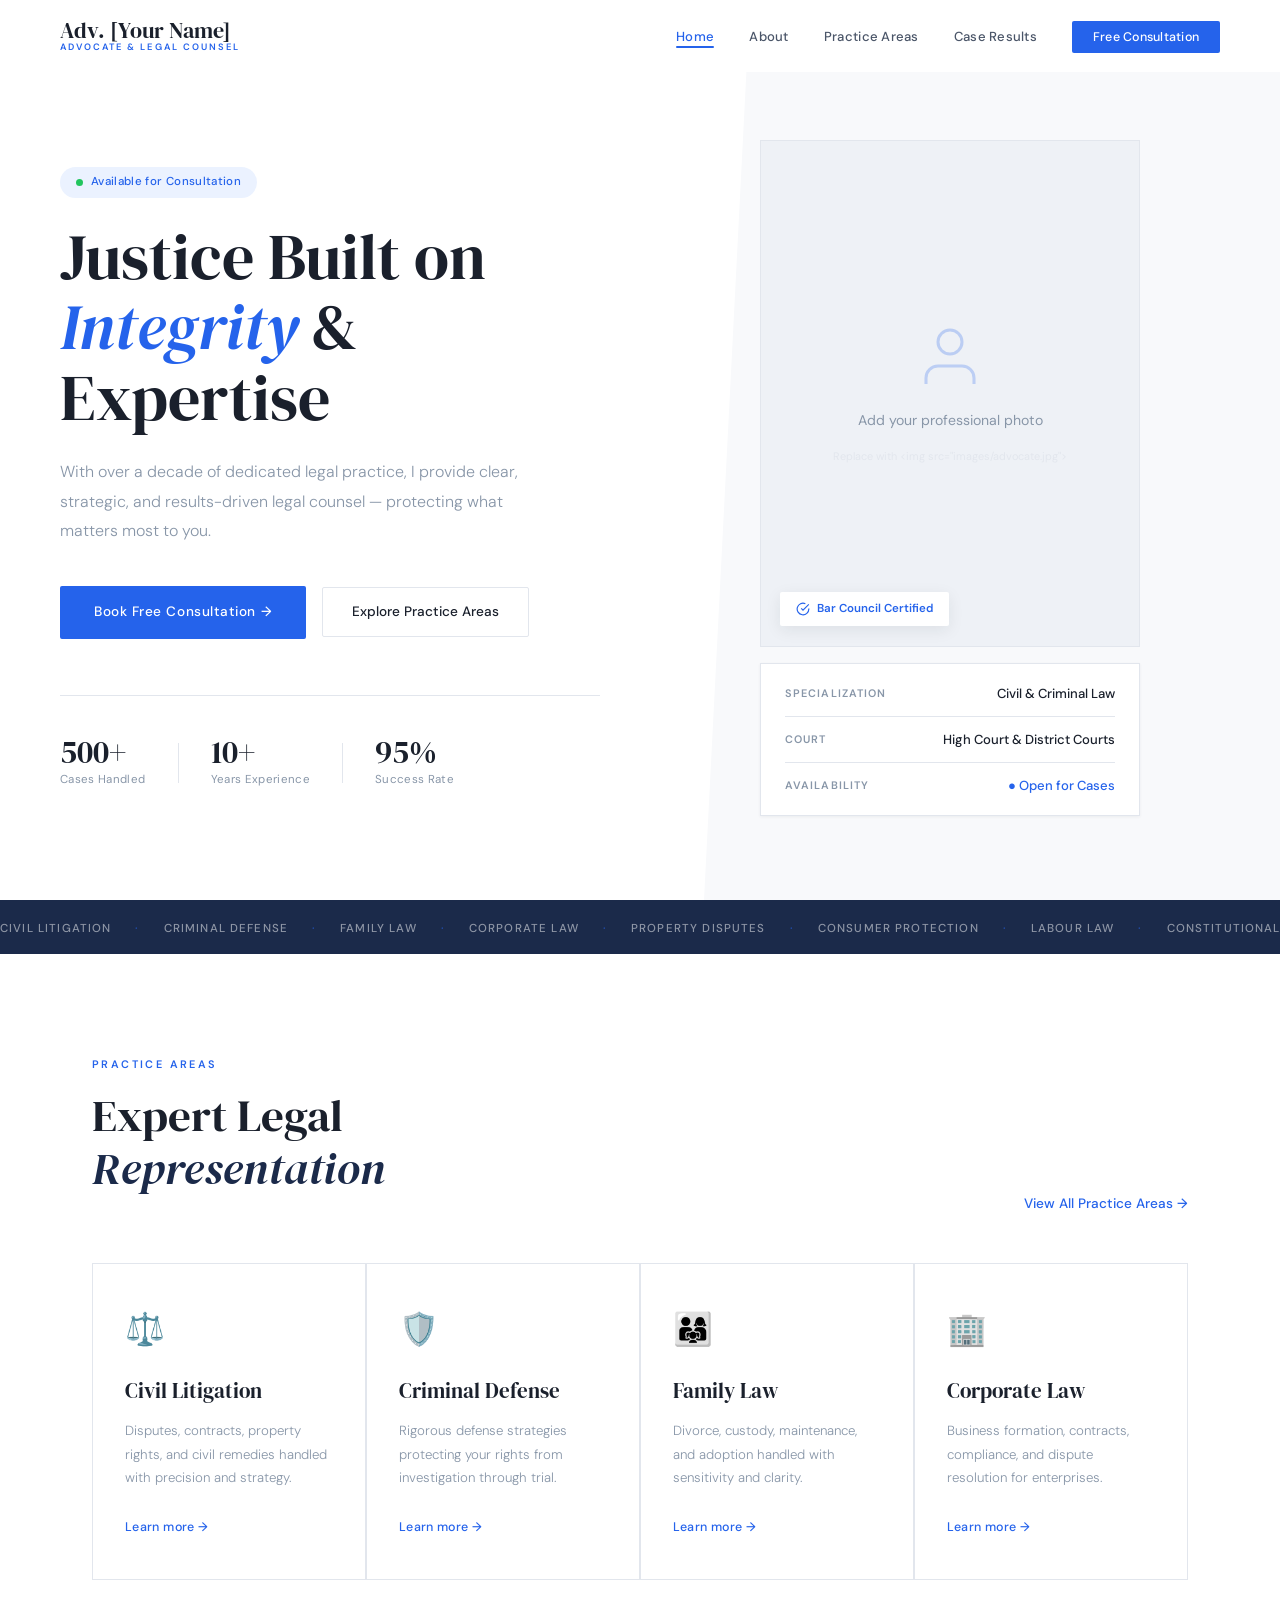
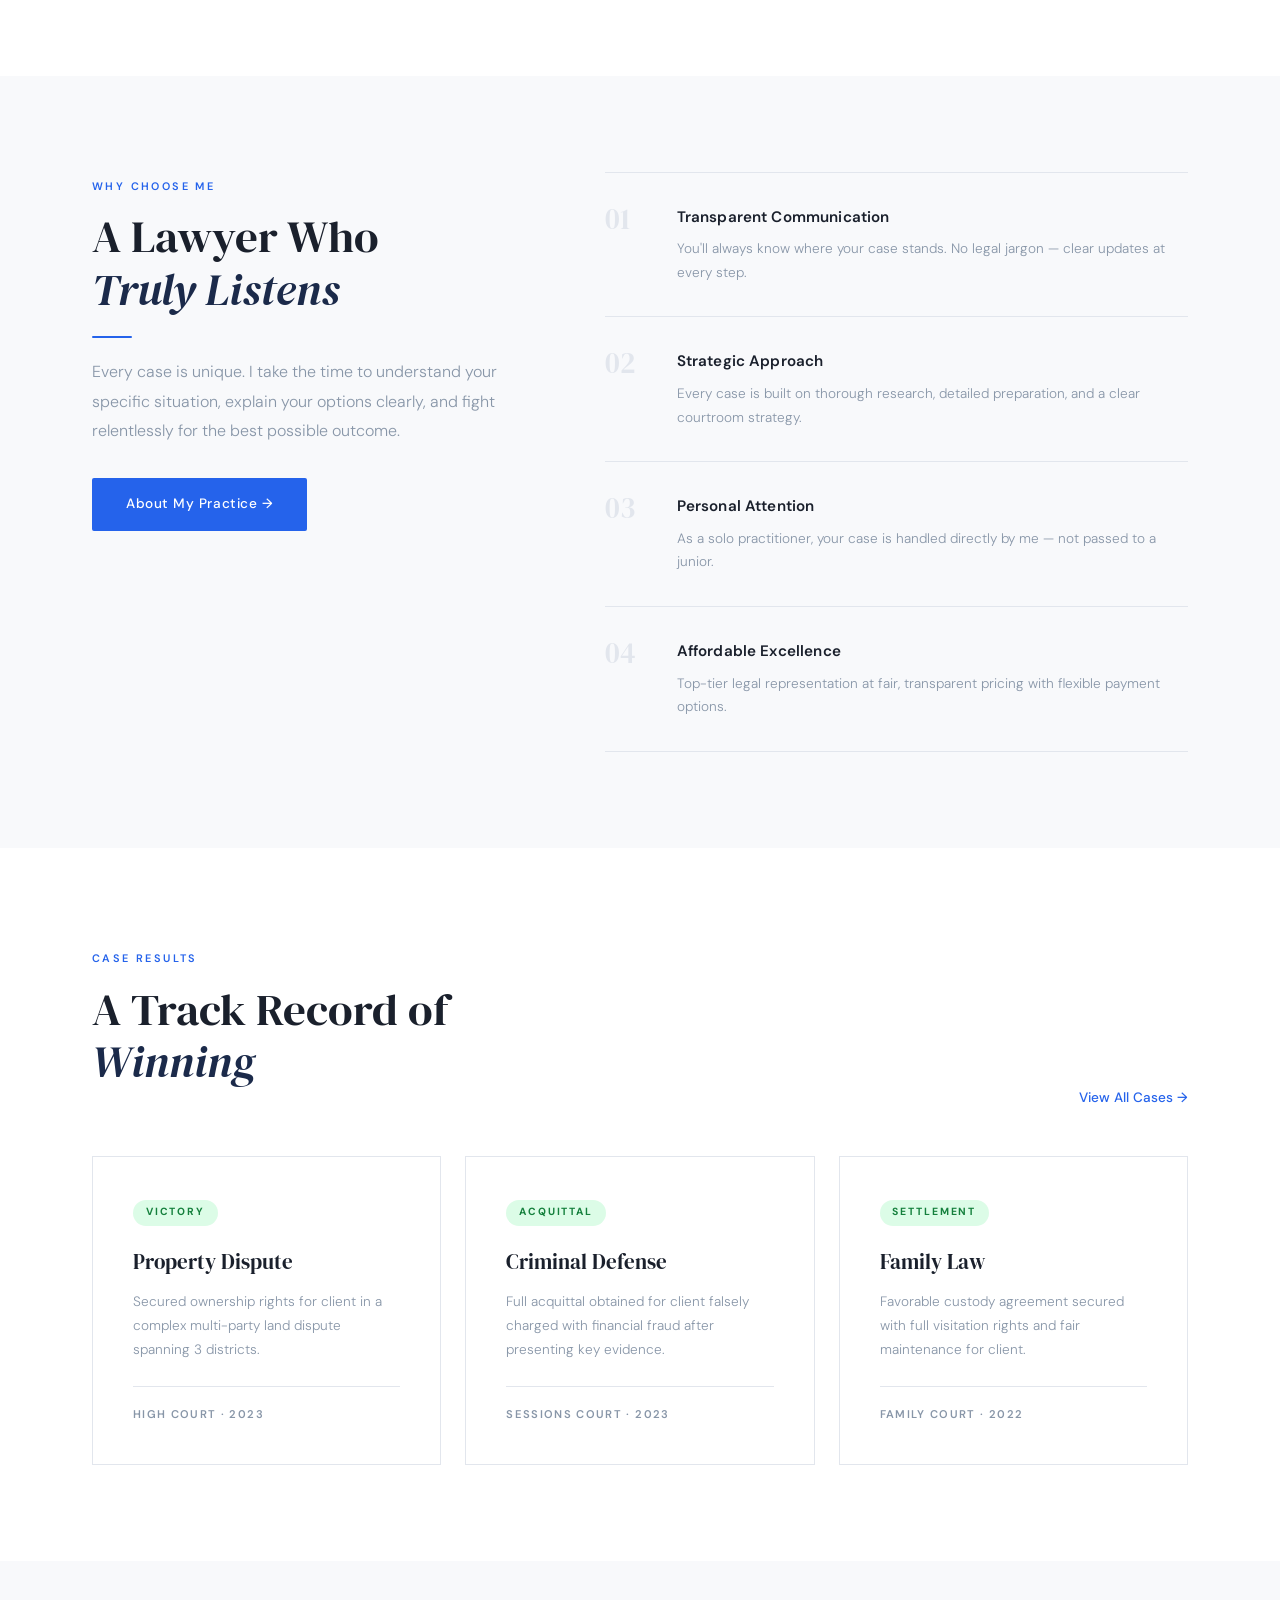
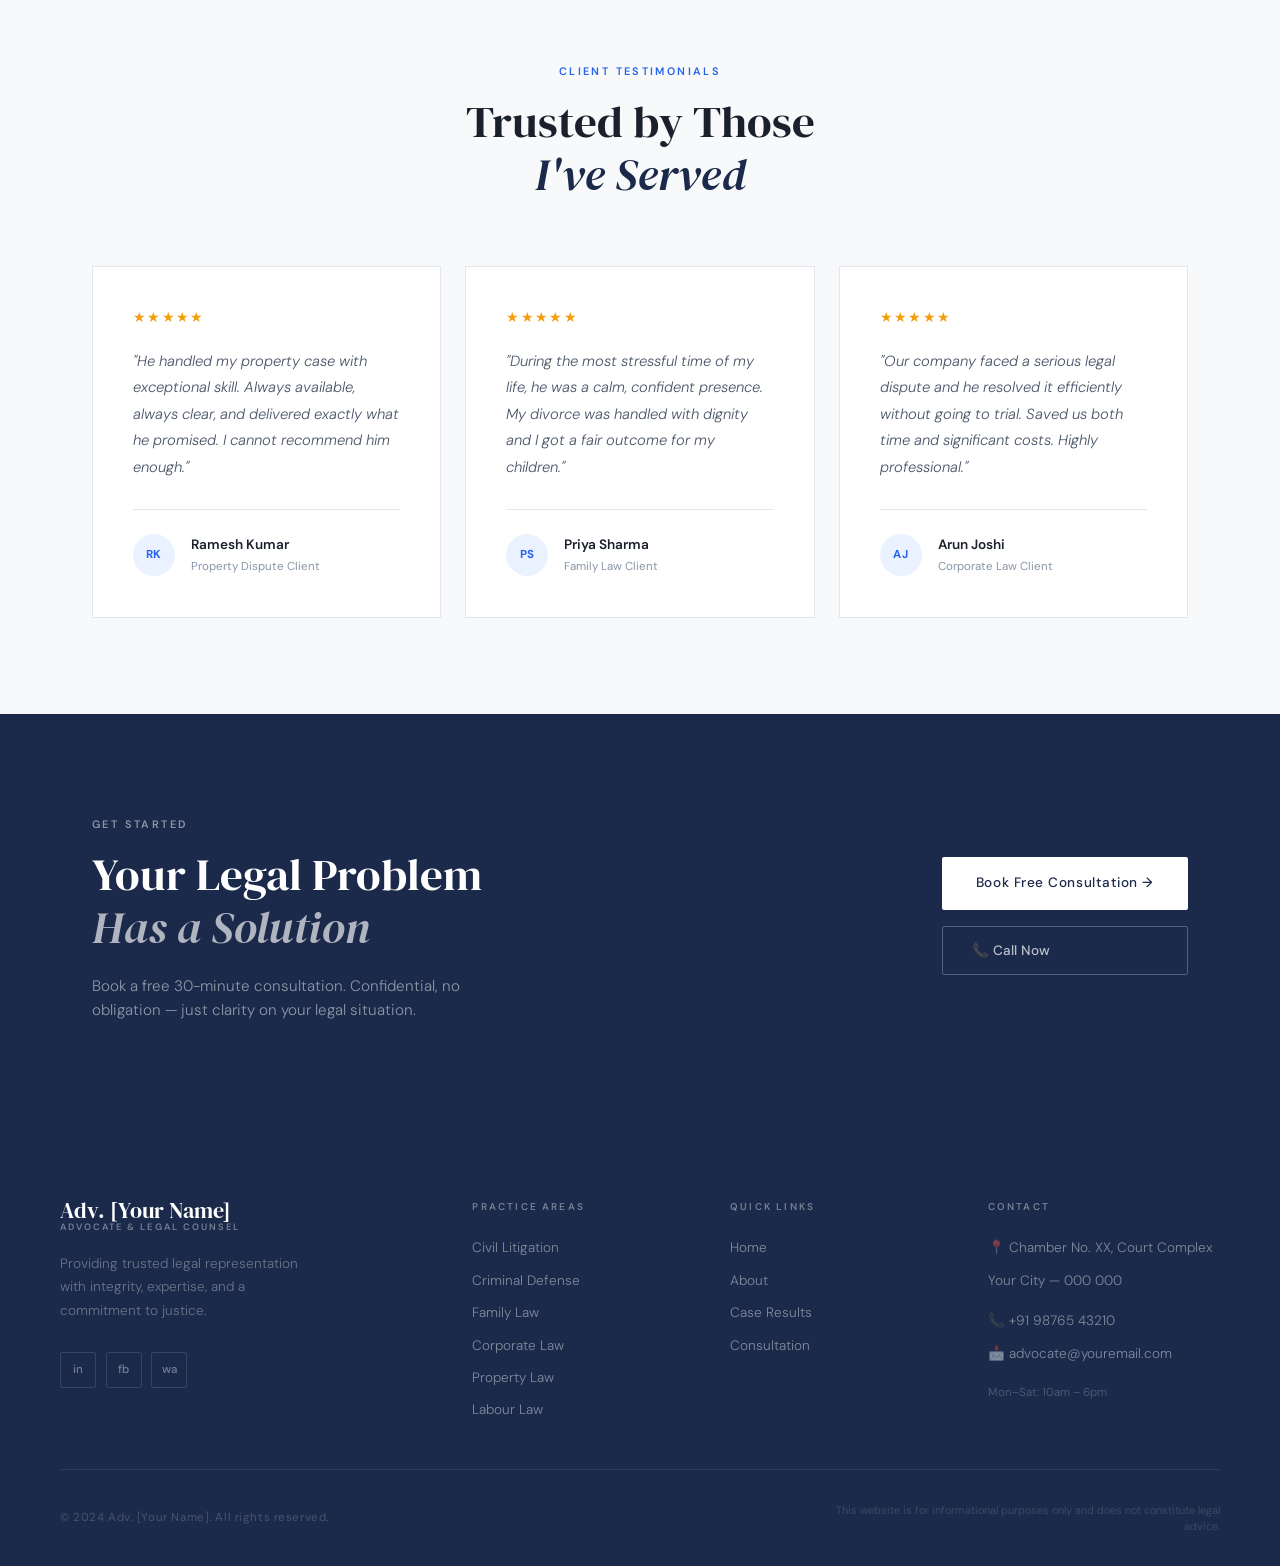
==== index.html @ 3af15cdb "Initial commit: Advocate website" ====
<!DOCTYPE html>
<html lang="en">
<head>
  <meta charset="UTF-8"/>
  <meta name="viewport" content="width=device-width, initial-scale=1.0"/>
  <meta name="description" content="Advocate [Your Name] — Expert legal services in Civil, Criminal, Family, and Corporate law. Trusted solo practitioner with 10+ years of experience."/>
  <meta name="keywords" content="advocate, lawyer, legal services, civil law, criminal law, family law, corporate law"/>
  <meta property="og:title" content="Advocate [Your Name] — Legal Services"/>
  <meta property="og:description" content="Justice. Integrity. Results. Expert legal representation for individuals and businesses."/>
  <title>Advocate [Your Name] — Legal Services</title>
  <link rel="stylesheet" href="css/global.css"/>
  <link rel="stylesheet" href="css/home.css"/>
</head>
<body>

  <!-- NAVBAR -->
  <nav id="navbar">
    <div class="nav-inner">
      <a href="index.html" class="logo">
        Adv. [Your Name]
        <span class="logo-sub">Advocate & Legal Counsel</span>
      </a>
      <button class="hamburger" id="hamburger" aria-label="Menu">
        <span></span><span></span><span></span>
      </button>
      <ul class="nav-links" id="navLinks">
        <li><a href="index.html" class="active">Home</a></li>
        <li><a href="pages/about.html">About</a></li>
        <li><a href="pages/practice.html">Practice Areas</a></li>
        <li><a href="pages/cases.html">Case Results</a></li>
        <li><a href="pages/contact.html" class="nav-cta">Free Consultation</a></li>
      </ul>
    </div>
  </nav>

  <!-- ===== HERO ===== -->
  <section id="hero">
    <div class="hero-inner">
      <div class="hero-content">
        <div class="hero-badge reveal">
          <span class="badge-dot"></span>
          Available for Consultation
        </div>
        <h1 class="hero-title reveal">
          Justice Built on<br/><em>Integrity</em> &<br/>Expertise
        </h1>
        <p class="hero-desc reveal">
          With over a decade of dedicated legal practice, I provide clear, strategic, and results-driven legal counsel — protecting what matters most to you.
        </p>
        <div class="hero-actions reveal">
          <a href="pages/contact.html" class="btn-primary">Book Free Consultation →</a>
          <a href="pages/practice.html" class="btn-outline">Explore Practice Areas</a>
        </div>
        <div class="hero-trust reveal">
          <div class="trust-item">
            <div class="trust-num">500+</div>
            <div class="trust-label">Cases Handled</div>
          </div>
          <div class="trust-sep"></div>
          <div class="trust-item">
            <div class="trust-num">10+</div>
            <div class="trust-label">Years Experience</div>
          </div>
          <div class="trust-sep"></div>
          <div class="trust-item">
            <div class="trust-num">95%</div>
            <div class="trust-label">Success Rate</div>
          </div>
        </div>
      </div>
      <div class="hero-visual reveal">
        <div class="hero-card">
          <!-- Replace with your actual photo -->
          <div class="hero-photo-placeholder">
            <svg width="72" height="72" viewBox="0 0 24 24" fill="none" stroke="rgba(37,99,235,0.25)" stroke-width="1">
              <path d="M20 21v-2a4 4 0 0 0-4-4H8a4 4 0 0 0-4 4v2"/>
              <circle cx="12" cy="7" r="4"/>
            </svg>
            <p>Add your professional photo</p>
            <small>Replace with &lt;img src="images/advocate.jpg"&gt;</small>
          </div>
          <div class="hero-card-tag">
            <svg width="14" height="14" viewBox="0 0 24 24" fill="none" stroke="currentColor" stroke-width="2">
              <path d="M22 11.08V12a10 10 0 1 1-5.93-9.14"/>
              <polyline points="22 4 12 14.01 9 11.01"/>
            </svg>
            Bar Council Certified
          </div>
        </div>
        <div class="hero-card-info">
          <div class="info-row">
            <span class="info-label">Specialization</span>
            <span class="info-val">Civil & Criminal Law</span>
          </div>
          <div class="info-row">
            <span class="info-label">Court</span>
            <span class="info-val">High Court & District Courts</span>
          </div>
          <div class="info-row">
            <span class="info-label">Availability</span>
            <span class="info-val" style="color:var(--accent);">● Open for Cases</span>
          </div>
        </div>
      </div>
    </div>
  </section>

  <!-- ===== MARQUEE BAR ===== -->
  <div class="marquee-bar">
    <div class="marquee-track">
      <span>Civil Litigation</span><span class="dot">·</span>
      <span>Criminal Defense</span><span class="dot">·</span>
      <span>Family Law</span><span class="dot">·</span>
      <span>Corporate Law</span><span class="dot">·</span>
      <span>Property Disputes</span><span class="dot">·</span>
      <span>Consumer Protection</span><span class="dot">·</span>
      <span>Labour Law</span><span class="dot">·</span>
      <span>Constitutional Matters</span><span class="dot">·</span>
      <span>Civil Litigation</span><span class="dot">·</span>
      <span>Criminal Defense</span><span class="dot">·</span>
      <span>Family Law</span><span class="dot">·</span>
      <span>Corporate Law</span><span class="dot">·</span>
      <span>Property Disputes</span><span class="dot">·</span>
      <span>Consumer Protection</span><span class="dot">·</span>
      <span>Labour Law</span><span class="dot">·</span>
      <span>Constitutional Matters</span><span class="dot">·</span>
    </div>
  </div>

  <!-- ===== PRACTICE AREAS PREVIEW ===== -->
  <section id="practice-preview">
    <div class="container">
      <div class="section-header reveal">
        <div>
          <span class="label">Practice Areas</span>
          <h2 class="section-title">Expert Legal<br/><em>Representation</em></h2>
        </div>
        <a href="pages/practice.html" class="btn-text">View All Practice Areas →</a>
      </div>
      <div class="practice-grid">
        <a href="pages/practice.html#civil" class="practice-card reveal">
          <div class="pc-icon">⚖️</div>
          <h3>Civil Litigation</h3>
          <p>Disputes, contracts, property rights, and civil remedies handled with precision and strategy.</p>
          <span class="pc-link">Learn more →</span>
        </a>
        <a href="pages/practice.html#criminal" class="practice-card reveal">
          <div class="pc-icon">🛡️</div>
          <h3>Criminal Defense</h3>
          <p>Rigorous defense strategies protecting your rights from investigation through trial.</p>
          <span class="pc-link">Learn more →</span>
        </a>
        <a href="pages/practice.html#family" class="practice-card reveal">
          <div class="pc-icon">👨‍👩‍👧</div>
          <h3>Family Law</h3>
          <p>Divorce, custody, maintenance, and adoption handled with sensitivity and clarity.</p>
          <span class="pc-link">Learn more →</span>
        </a>
        <a href="pages/practice.html#corporate" class="practice-card reveal">
          <div class="pc-icon">🏢</div>
          <h3>Corporate Law</h3>
          <p>Business formation, contracts, compliance, and dispute resolution for enterprises.</p>
          <span class="pc-link">Learn more →</span>
        </a>
      </div>
    </div>
  </section>

  <!-- ===== WHY CHOOSE ===== -->
  <section id="why-choose">
    <div class="container">
      <div class="why-layout">
        <div class="why-left reveal">
          <span class="label">Why Choose Me</span>
          <h2 class="section-title">A Lawyer Who<br/><em>Truly Listens</em></h2>
          <div class="divider"></div>
          <p class="section-desc">Every case is unique. I take the time to understand your specific situation, explain your options clearly, and fight relentlessly for the best possible outcome.</p>
          <a href="pages/about.html" class="btn-primary" style="margin-top:2rem;">About My Practice →</a>
        </div>
        <div class="why-right">
          <div class="why-item reveal">
            <div class="why-num">01</div>
            <div class="why-text">
              <h4>Transparent Communication</h4>
              <p>You'll always know where your case stands. No legal jargon — clear updates at every step.</p>
            </div>
          </div>
          <div class="why-item reveal">
            <div class="why-num">02</div>
            <div class="why-text">
              <h4>Strategic Approach</h4>
              <p>Every case is built on thorough research, detailed preparation, and a clear courtroom strategy.</p>
            </div>
          </div>
          <div class="why-item reveal">
            <div class="why-num">03</div>
            <div class="why-text">
              <h4>Personal Attention</h4>
              <p>As a solo practitioner, your case is handled directly by me — not passed to a junior.</p>
            </div>
          </div>
          <div class="why-item reveal">
            <div class="why-num">04</div>
            <div class="why-text">
              <h4>Affordable Excellence</h4>
              <p>Top-tier legal representation at fair, transparent pricing with flexible payment options.</p>
            </div>
          </div>
        </div>
      </div>
    </div>
  </section>

  <!-- ===== CASE RESULTS PREVIEW ===== -->
  <section id="results-preview">
    <div class="container">
      <div class="section-header reveal">
        <div>
          <span class="label">Case Results</span>
          <h2 class="section-title">A Track Record of<br/><em>Winning</em></h2>
        </div>
        <a href="pages/cases.html" class="btn-text">View All Cases →</a>
      </div>
      <div class="results-grid">
        <div class="result-card reveal">
          <div class="result-outcome win">Victory</div>
          <div class="result-type">Property Dispute</div>
          <p class="result-desc">Secured ownership rights for client in a complex multi-party land dispute spanning 3 districts.</p>
          <div class="result-meta">High Court · 2023</div>
        </div>
        <div class="result-card reveal">
          <div class="result-outcome win">Acquittal</div>
          <div class="result-type">Criminal Defense</div>
          <p class="result-desc">Full acquittal obtained for client falsely charged with financial fraud after presenting key evidence.</p>
          <div class="result-meta">Sessions Court · 2023</div>
        </div>
        <div class="result-card reveal">
          <div class="result-outcome win">Settlement</div>
          <div class="result-type">Family Law</div>
          <p class="result-desc">Favorable custody agreement secured with full visitation rights and fair maintenance for client.</p>
          <div class="result-meta">Family Court · 2022</div>
        </div>
      </div>
    </div>
  </section>

  <!-- ===== TESTIMONIALS ===== -->
  <section id="testimonials">
    <div class="container">
      <div class="testi-header reveal">
        <span class="label">Client Testimonials</span>
        <h2 class="section-title">Trusted by Those<br/><em>I've Served</em></h2>
      </div>
      <div class="testi-grid">
        <div class="testi-card reveal">
          <div class="testi-stars">★★★★★</div>
          <p class="testi-text">"He handled my property case with exceptional skill. Always available, always clear, and delivered exactly what he promised. I cannot recommend him enough."</p>
          <div class="testi-author">
            <div class="author-avatar">RK</div>
            <div>
              <div class="author-name">Ramesh Kumar</div>
              <div class="author-case">Property Dispute Client</div>
            </div>
          </div>
        </div>
        <div class="testi-card reveal">
          <div class="testi-stars">★★★★★</div>
          <p class="testi-text">"During the most stressful time of my life, he was a calm, confident presence. My divorce was handled with dignity and I got a fair outcome for my children."</p>
          <div class="testi-author">
            <div class="author-avatar">PS</div>
            <div>
              <div class="author-name">Priya Sharma</div>
              <div class="author-case">Family Law Client</div>
            </div>
          </div>
        </div>
        <div class="testi-card reveal">
          <div class="testi-stars">★★★★★</div>
          <p class="testi-text">"Our company faced a serious legal dispute and he resolved it efficiently without going to trial. Saved us both time and significant costs. Highly professional."</p>
          <div class="testi-author">
            <div class="author-avatar">AJ</div>
            <div>
              <div class="author-name">Arun Joshi</div>
              <div class="author-case">Corporate Law Client</div>
            </div>
          </div>
        </div>
      </div>
    </div>
  </section>

  <!-- ===== CTA BANNER ===== -->
  <section id="cta-banner">
    <div class="container">
      <div class="cta-inner reveal">
        <div class="cta-text">
          <span class="label" style="color:rgba(255,255,255,0.5);">Get Started</span>
          <h2 class="section-title" style="color:var(--white);">Your Legal Problem<br/><em style="color:rgba(255,255,255,0.65);">Has a Solution</em></h2>
          <p style="color:rgba(255,255,255,0.5); font-weight:300; font-size:0.95rem; max-width:420px;">Book a free 30-minute consultation. Confidential, no obligation — just clarity on your legal situation.</p>
        </div>
        <div class="cta-actions">
          <a href="pages/contact.html" class="btn-primary" style="background:white; color:var(--navy); border-color:white;">
            Book Free Consultation →
          </a>
          <a href="tel:+919876543210" class="btn-outline" style="border-color:rgba(255,255,255,0.25); color:rgba(255,255,255,0.7);">
            📞 Call Now
          </a>
        </div>
      </div>
    </div>
  </section>

  <!-- FOOTER -->
  <footer id="footer">
    <div class="footer-inner">
      <div class="footer-brand">
        <a href="index.html" class="logo">
          Adv. [Your Name]
          <span class="logo-sub">Advocate & Legal Counsel</span>
        </a>
        <p class="footer-tagline">Providing trusted legal representation with integrity, expertise, and a commitment to justice.</p>
        <div class="social-links">
          <a href="#" class="social-link" aria-label="LinkedIn">in</a>
          <a href="#" class="social-link" aria-label="Facebook">fb</a>
          <a href="https://wa.me/919876543210" class="social-link" aria-label="WhatsApp">wa</a>
        </div>
      </div>
      <div class="footer-col">
        <div class="footer-heading">Practice Areas</div>
        <ul class="footer-links">
          <li><a href="pages/practice.html#civil">Civil Litigation</a></li>
          <li><a href="pages/practice.html#criminal">Criminal Defense</a></li>
          <li><a href="pages/practice.html#family">Family Law</a></li>
          <li><a href="pages/practice.html#corporate">Corporate Law</a></li>
          <li><a href="pages/practice.html#property">Property Law</a></li>
          <li><a href="pages/practice.html#labour">Labour Law</a></li>
        </ul>
      </div>
      <div class="footer-col">
        <div class="footer-heading">Quick Links</div>
        <ul class="footer-links">
          <li><a href="index.html">Home</a></li>
          <li><a href="pages/about.html">About</a></li>
          <li><a href="pages/cases.html">Case Results</a></li>
          <li><a href="pages/contact.html">Consultation</a></li>
        </ul>
      </div>
      <div class="footer-col">
        <div class="footer-heading">Contact</div>
        <ul class="footer-links">
          <li>📍 Chamber No. XX, Court Complex</li>
          <li>Your City — 000 000</li>
          <li style="margin-top:0.5rem;">📞 +91 98765 43210</li>
          <li>📩 advocate@youremail.com</li>
          <li style="margin-top:0.5rem; color:rgba(255,255,255,0.25); font-size:0.72rem;">Mon–Sat: 10am – 6pm</li>
        </ul>
      </div>
    </div>
    <div class="footer-bottom">
      <span class="footer-copy">© 2024 Adv. [Your Name]. All rights reserved.</span>
      <span class="footer-disclaimer">This website is for informational purposes only and does not constitute legal advice.</span>
    </div>
  </footer>

  <script src="js/main.js"></script>
</body>
</html>
---- css/global.css ----
/* ============================================
   ADVOCATE SITE — Global Styles
   File: css/global.css
   Design: Modern & Clean — Crisp white, slate
   navy accents, refined typography
   ============================================ */

@import url('https://fonts.googleapis.com/css2?family=DM+Serif+Display:ital@0;1&family=DM+Sans:wght@300;400;500;600&display=swap');

/* === CSS VARIABLES === */
:root {
  --white:      #FFFFFF;
  --off-white:  #F8F9FB;
  --light:      #EEF1F6;
  --border:     #E2E6ED;
  --slate:      #8896A8;
  --body:       #4A5568;
  --heading:    #1A202C;
  --navy:       #1B2A4A;
  --accent:     #2563EB;
  --accent-lt:  #EBF2FF;
  --gold:       #B8973A;

  --font-serif: 'DM Serif Display', Georgia, serif;
  --font-sans:  'DM Sans', sans-serif;

  --shadow-xs:  0 1px 3px rgba(26,32,44,0.06);
  --shadow-sm:  0 4px 16px rgba(26,32,44,0.08);
  --shadow-md:  0 8px 32px rgba(26,32,44,0.10);
  --shadow-lg:  0 20px 60px rgba(26,32,44,0.12);
  --transition: all 0.3s ease;

  --nav-height: 72px;
  --max-width:  1160px;
}

/* === RESET === */
*, *::before, *::after { margin:0; padding:0; box-sizing:border-box; }
html { scroll-behavior:smooth; font-size:16px; }
body {
  font-family: var(--font-sans);
  background: var(--white);
  color: var(--body);
  overflow-x: hidden;
  line-height: 1.6;
  -webkit-font-smoothing: antialiased;
}
img { display:block; max-width:100%; height:auto; }
a  { text-decoration:none; color:inherit; }
ul { list-style:none; }

/* === TYPOGRAPHY === */
.label {
  display: inline-block;
  font-size: 0.68rem;
  font-weight: 600;
  letter-spacing: 0.22em;
  text-transform: uppercase;
  color: var(--accent);
  margin-bottom: 1rem;
}

.section-title {
  font-family: var(--font-serif);
  font-size: clamp(2rem, 3.5vw, 3rem);
  font-weight: 400;
  line-height: 1.18;
  color: var(--heading);
  margin-bottom: 1.2rem;
}
.section-title em { font-style: italic; color: var(--navy); }

.section-desc {
  font-size: 1rem;
  line-height: 1.85;
  color: var(--slate);
  font-weight: 300;
  max-width: 520px;
}

/* === CONTAINER === */
.container {
  max-width: var(--max-width);
  margin: 0 auto;
  padding: 0 2rem;
}

/* === BUTTONS === */
.btn-primary {
  display: inline-flex;
  align-items: center;
  gap: 0.5rem;
  background: var(--accent);
  color: var(--white);
  padding: 0.85rem 2rem;
  font-family: var(--font-sans);
  font-size: 0.85rem;
  font-weight: 500;
  letter-spacing: 0.04em;
  border: 2px solid var(--accent);
  cursor: pointer;
  border-radius: 2px;
  transition: var(--transition);
}
.btn-primary:hover {
  background: var(--navy);
  border-color: var(--navy);
}

.btn-outline {
  display: inline-flex;
  align-items: center;
  gap: 0.5rem;
  background: transparent;
  color: var(--heading);
  padding: 0.82rem 1.8rem;
  font-family: var(--font-sans);
  font-size: 0.85rem;
  font-weight: 500;
  border: 1.5px solid var(--border);
  cursor: pointer;
  border-radius: 2px;
  transition: var(--transition);
}
.btn-outline:hover {
  border-color: var(--accent);
  color: var(--accent);
}

.btn-text {
  font-size: 0.85rem;
  font-weight: 500;
  color: var(--accent);
  display: inline-flex;
  align-items: center;
  gap: 0.4rem;
  transition: gap 0.3s;
}
.btn-text:hover { gap: 0.7rem; }

/* === DIVIDER === */
.divider {
  width: 40px; height: 2px;
  background: var(--accent);
  margin: 1.2rem 0;
  border-radius: 2px;
}

/* ============================================
   NAVBAR
   ============================================ */
#navbar {
  position: fixed; top:0; left:0; right:0; z-index:1000;
  height: var(--nav-height);
  display: flex; align-items: center;
  padding: 0 3rem;
  background: rgba(255,255,255,0.95);
  backdrop-filter: blur(12px);
  -webkit-backdrop-filter: blur(12px);
  border-bottom: 1px solid transparent;
  transition: border-color 0.3s, box-shadow 0.3s;
}
#navbar.scrolled {
  border-bottom-color: var(--border);
  box-shadow: var(--shadow-xs);
}

.nav-inner {
  width: 100%;
  max-width: var(--max-width);
  margin: 0 auto;
  display: flex;
  justify-content: space-between;
  align-items: center;
}

/* Logo */
.logo {
  font-family: var(--font-serif);
  font-size: 1.35rem;
  color: var(--heading);
  letter-spacing: 0.01em;
  display: flex;
  flex-direction: column;
  line-height: 1.1;
}
.logo-sub {
  font-family: var(--font-sans);
  font-size: 0.58rem;
  font-weight: 600;
  letter-spacing: 0.22em;
  text-transform: uppercase;
  color: var(--accent);
}

/* Nav Links */
.nav-links {
  display: flex;
  align-items: center;
  gap: 2.2rem;
}
.nav-links a {
  font-size: 0.82rem;
  font-weight: 500;
  color: var(--body);
  letter-spacing: 0.02em;
  position: relative;
  transition: color 0.3s;
}
.nav-links a::after {
  content: '';
  position: absolute; bottom: -3px; left: 0;
  width: 0; height: 1.5px;
  background: var(--accent);
  transition: width 0.35s ease;
  border-radius: 2px;
}
.nav-links a:hover,
.nav-links a.active { color: var(--accent); }
.nav-links a:hover::after,
.nav-links a.active::after { width: 100%; }

.nav-links a.nav-cta {
  background: var(--accent);
  color: var(--white);
  padding: 0.5rem 1.3rem;
  border-radius: 2px;
  font-size: 0.78rem;
}
.nav-links a.nav-cta::after { display: none; }
.nav-links a.nav-cta:hover { background: var(--navy); color: var(--white); }

/* Hamburger */
.hamburger {
  display: none;
  flex-direction: column;
  gap: 5px;
  background: none;
  border: none;
  cursor: pointer;
  padding: 4px;
}
.hamburger span {
  display: block;
  width: 22px; height: 1.5px;
  background: var(--heading);
  transition: var(--transition);
  border-radius: 2px;
}
.hamburger.open span:nth-child(1) { transform: translateY(6.5px) rotate(45deg); }
.hamburger.open span:nth-child(2) { opacity: 0; }
.hamburger.open span:nth-child(3) { transform: translateY(-6.5px) rotate(-45deg); }

/* ============================================
   FOOTER
   ============================================ */
#footer {
  background: var(--navy);
  padding: 5rem 2rem 2rem;
}

.footer-inner {
  max-width: var(--max-width);
  margin: 0 auto;
  display: grid;
  grid-template-columns: 1.8fr 1fr 1fr 1.2fr;
  gap: 4rem;
  padding-bottom: 3rem;
  border-bottom: 1px solid rgba(255,255,255,0.08);
  margin-bottom: 2rem;
}

.footer-brand .logo { color: var(--white); }
.footer-brand .logo-sub { color: rgba(255,255,255,0.4); }

.footer-tagline {
  font-size: 0.85rem;
  line-height: 1.75;
  color: rgba(255,255,255,0.35);
  font-weight: 300;
  max-width: 240px;
  margin: 1.2rem 0 1.8rem;
}

.social-links { display: flex; gap: 0.6rem; }
.social-link {
  width: 36px; height: 36px;
  border: 1px solid rgba(255,255,255,0.12);
  border-radius: 2px;
  display: flex; align-items: center; justify-content: center;
  font-size: 0.72rem;
  color: rgba(255,255,255,0.4);
  font-weight: 500;
  transition: var(--transition);
}
.social-link:hover {
  background: var(--accent);
  border-color: var(--accent);
  color: var(--white);
}

.footer-heading {
  font-size: 0.62rem;
  font-weight: 600;
  letter-spacing: 0.22em;
  text-transform: uppercase;
  color: rgba(255,255,255,0.4);
  margin-bottom: 1.5rem;
}

.footer-links { display: flex; flex-direction: column; gap: 0.75rem; }
.footer-links li,
.footer-links a {
  font-size: 0.85rem;
  color: rgba(255,255,255,0.45);
  font-weight: 300;
  transition: color 0.3s;
  line-height: 1.5;
}
.footer-links a:hover { color: var(--white); }

.footer-bottom {
  max-width: var(--max-width);
  margin: 0 auto;
  display: flex;
  justify-content: space-between;
  align-items: center;
}
.footer-copy {
  font-size: 0.72rem;
  color: rgba(255,255,255,0.2);
  letter-spacing: 0.05em;
}
.footer-disclaimer {
  font-size: 0.68rem;
  color: rgba(255,255,255,0.15);
  max-width: 400px;
  text-align: right;
  line-height: 1.5;
}

/* ============================================
   PAGE HERO (inner pages)
   ============================================ */
.page-hero {
  background: var(--off-white);
  padding: calc(var(--nav-height) + 4rem) 2rem 4rem;
  border-bottom: 1px solid var(--border);
}
.page-hero-inner {
  max-width: var(--max-width);
  margin: 0 auto;
}
.page-hero .section-title { margin-bottom: 0.75rem; }
.page-hero p {
  font-size: 1rem;
  color: var(--slate);
  font-weight: 300;
  max-width: 500px;
}

/* ============================================
   SCROLL REVEAL
   ============================================ */
.reveal {
  opacity: 0;
  transform: translateY(24px);
  transition: opacity 0.7s ease, transform 0.7s ease;
}
.reveal.visible {
  opacity: 1;
  transform: translateY(0);
}

/* ============================================
   RESPONSIVE
   ============================================ */
@media (max-width: 960px) {
  #navbar { padding: 0 1.5rem; }
  .hamburger { display: flex; }
  .nav-links {
    position: fixed;
    top: var(--nav-height); left: 0; right: 0;
    flex-direction: column;
    gap: 0;
    background: var(--white);
    border-top: 1px solid var(--border);
    max-height: 0;
    overflow: hidden;
    transition: max-height 0.4s ease;
    box-shadow: var(--shadow-md);
  }
  .nav-links.open { max-height: 500px; }
  .nav-links li { width: 100%; }
  .nav-links a {
    display: block;
    padding: 1rem 2rem;
    border-bottom: 1px solid var(--border);
    font-size: 0.88rem;
  }
  .nav-links a.nav-cta {
    margin: 1rem 2rem;
    display: inline-block;
    text-align: center;
  }
  .footer-inner { grid-template-columns: 1fr 1fr; gap: 2.5rem; }
  .footer-brand { grid-column: 1 / -1; }
  .footer-bottom { flex-direction: column; gap: 0.5rem; text-align: center; }
  .footer-disclaimer { text-align: center; }
  #footer { padding: 3rem 1.5rem 2rem; }
}

@media (max-width: 540px) {
  .footer-inner { grid-template-columns: 1fr; }
}
---- css/home.css ----
/* ============================================
   ADVOCATE SITE — Home Page Styles
   File: css/home.css
   ============================================ */

/* ===== HERO ===== */
#hero {
  min-height: 100vh;
  display: flex;
  align-items: center;
  padding: calc(var(--nav-height) + 3rem) 2rem 4rem;
  background: var(--white);
  position: relative;
  overflow: hidden;
}

#hero::before {
  content: '';
  position: absolute;
  top: 0; right: 0;
  width: 45%;
  height: 100%;
  background: var(--off-white);
  clip-path: polygon(8% 0, 100% 0, 100% 100%, 0% 100%);
  z-index: 0;
}

.hero-inner {
  max-width: var(--max-width);
  margin: 0 auto;
  width: 100%;
  display: grid;
  grid-template-columns: 1fr 1fr;
  gap: 5rem;
  align-items: center;
  position: relative;
  z-index: 1;
}

.hero-badge {
  display: inline-flex;
  align-items: center;
  gap: 0.5rem;
  font-size: 0.72rem;
  font-weight: 500;
  color: var(--accent);
  background: var(--accent-lt);
  padding: 0.4rem 1rem;
  border-radius: 100px;
  margin-bottom: 1.5rem;
  letter-spacing: 0.03em;
}
.badge-dot {
  width: 7px; height: 7px;
  background: #22C55E;
  border-radius: 50%;
  animation: pulse 2s ease-in-out infinite;
}
@keyframes pulse {
  0%,100% { opacity: 1; transform: scale(1); }
  50% { opacity: 0.6; transform: scale(1.3); }
}

.hero-title {
  font-family: var(--font-serif);
  font-size: clamp(2.8rem, 5vw, 4.5rem);
  font-weight: 400;
  line-height: 1.1;
  color: var(--heading);
  margin-bottom: 1.5rem;
}
.hero-title em { font-style: italic; color: var(--accent); }

.hero-desc {
  font-size: 1rem;
  line-height: 1.85;
  color: var(--slate);
  font-weight: 300;
  max-width: 460px;
  margin-bottom: 2.5rem;
}

.hero-actions {
  display: flex;
  gap: 1rem;
  align-items: center;
  flex-wrap: wrap;
  margin-bottom: 3.5rem;
}

.hero-trust {
  display: flex;
  align-items: center;
  gap: 2rem;
  padding-top: 2.5rem;
  border-top: 1px solid var(--border);
}
.trust-num {
  font-family: var(--font-serif);
  font-size: 2rem;
  color: var(--heading);
  line-height: 1;
}
.trust-label {
  font-size: 0.72rem;
  color: var(--slate);
  font-weight: 400;
  margin-top: 0.2rem;
  letter-spacing: 0.03em;
}
.trust-sep {
  width: 1px; height: 40px;
  background: var(--border);
}

/* Hero Visual */
.hero-visual {
  display: flex;
  flex-direction: column;
  gap: 1rem;
  align-items: center;
}

.hero-card {
  width: 100%;
  max-width: 380px;
  aspect-ratio: 3/4;
  background: var(--light);
  border: 1px solid var(--border);
  position: relative;
  overflow: hidden;
}

.hero-photo-placeholder {
  width: 100%; height: 100%;
  display: flex; flex-direction: column;
  align-items: center; justify-content: center;
  gap: 1rem; text-align: center; padding: 2rem;
}
.hero-photo-placeholder p {
  font-size: 0.88rem;
  color: var(--slate);
  font-weight: 400;
}
.hero-photo-placeholder small {
  font-size: 0.68rem;
  color: var(--border);
  line-height: 1.6;
}

/* Real photo */
.hero-card img {
  width: 100%; height: 100%;
  object-fit: cover;
  object-position: top center;
}

.hero-card-tag {
  position: absolute;
  bottom: 1.2rem; left: 1.2rem;
  background: var(--white);
  padding: 0.5rem 1rem;
  font-size: 0.72rem;
  font-weight: 600;
  color: var(--accent);
  display: flex;
  align-items: center;
  gap: 0.4rem;
  box-shadow: var(--shadow-sm);
  border-radius: 2px;
}

.hero-card-info {
  width: 100%;
  max-width: 380px;
  background: var(--white);
  border: 1px solid var(--border);
  padding: 1.2rem 1.5rem;
  display: flex;
  flex-direction: column;
  gap: 0.75rem;
  box-shadow: var(--shadow-xs);
}
.info-row {
  display: flex;
  justify-content: space-between;
  align-items: center;
  padding-bottom: 0.75rem;
  border-bottom: 1px solid var(--border);
}
.info-row:last-child { border-bottom: none; padding-bottom: 0; }
.info-label {
  font-size: 0.68rem;
  font-weight: 600;
  letter-spacing: 0.1em;
  text-transform: uppercase;
  color: var(--slate);
}
.info-val {
  font-size: 0.82rem;
  font-weight: 500;
  color: var(--heading);
}

/* ===== MARQUEE ===== */
.marquee-bar {
  background: var(--navy);
  padding: 0.9rem 0;
  overflow: hidden;
  white-space: nowrap;
}
.marquee-track {
  display: inline-flex;
  gap: 1.5rem;
  animation: marquee 30s linear infinite;
}
.marquee-track span {
  font-size: 0.72rem;
  font-weight: 500;
  letter-spacing: 0.1em;
  text-transform: uppercase;
  color: rgba(255,255,255,0.5);
}
.marquee-track .dot { color: var(--accent); opacity: 0.7; }
@keyframes marquee {
  from { transform: translateX(0); }
  to   { transform: translateX(-50%); }
}

/* ===== PRACTICE PREVIEW ===== */
#practice-preview {
  padding: 6rem 2rem;
  background: var(--white);
}
.section-header {
  display: flex;
  justify-content: space-between;
  align-items: flex-end;
  margin-bottom: 3rem;
}
.practice-grid {
  display: grid;
  grid-template-columns: repeat(4, 1fr);
  gap: 1.5px;
  background: var(--border);
  border: 1px solid var(--border);
}
.practice-card {
  background: var(--white);
  padding: 2.5rem 2rem;
  display: block;
  color: var(--body);
  position: relative;
  overflow: hidden;
  transition: var(--transition);
}
.practice-card::after {
  content: '';
  position: absolute;
  bottom: 0; left: 0;
  width: 0; height: 2px;
  background: var(--accent);
  transition: width 0.4s ease;
}
.practice-card:hover::after { width: 100%; }
.practice-card:hover { background: var(--off-white); }
.pc-icon { font-size: 2rem; margin-bottom: 1.2rem; display: block; }
.practice-card h3 {
  font-family: var(--font-serif);
  font-size: 1.3rem;
  font-weight: 400;
  color: var(--heading);
  margin-bottom: 0.75rem;
}
.practice-card p {
  font-size: 0.83rem;
  color: var(--slate);
  line-height: 1.75;
  font-weight: 300;
  margin-bottom: 1.5rem;
}
.pc-link {
  font-size: 0.78rem;
  font-weight: 500;
  color: var(--accent);
  letter-spacing: 0.03em;
}

/* ===== WHY CHOOSE ===== */
#why-choose {
  padding: 6rem 2rem;
  background: var(--off-white);
}
.why-layout {
  display: grid;
  grid-template-columns: 1fr 1.4fr;
  gap: 6rem;
  align-items: start;
}
.why-item {
  display: flex;
  gap: 2rem;
  align-items: flex-start;
  padding: 2rem 0;
  border-bottom: 1px solid var(--border);
}
.why-item:first-child { border-top: 1px solid var(--border); }
.why-num {
  font-family: var(--font-serif);
  font-size: 1.8rem;
  color: var(--border);
  font-weight: 400;
  line-height: 1;
  flex-shrink: 0;
  min-width: 40px;
}
.why-text h4 {
  font-size: 0.95rem;
  font-weight: 600;
  color: var(--heading);
  margin-bottom: 0.5rem;
  letter-spacing: 0.01em;
}
.why-text p {
  font-size: 0.85rem;
  color: var(--slate);
  line-height: 1.75;
  font-weight: 300;
}

/* ===== RESULTS PREVIEW ===== */
#results-preview {
  padding: 6rem 2rem;
  background: var(--white);
}
.results-grid {
  display: grid;
  grid-template-columns: repeat(3, 1fr);
  gap: 1.5rem;
}
.result-card {
  padding: 2.5rem;
  border: 1px solid var(--border);
  background: var(--white);
  transition: var(--transition);
  position: relative;
  overflow: hidden;
}
.result-card:hover {
  box-shadow: var(--shadow-md);
  transform: translateY(-3px);
}
.result-outcome {
  display: inline-block;
  font-size: 0.65rem;
  font-weight: 700;
  letter-spacing: 0.18em;
  text-transform: uppercase;
  padding: 0.3rem 0.8rem;
  border-radius: 100px;
  margin-bottom: 1.2rem;
}
.result-outcome.win {
  background: #DCFCE7;
  color: #15803D;
}
.result-type {
  font-family: var(--font-serif);
  font-size: 1.3rem;
  color: var(--heading);
  margin-bottom: 0.75rem;
}
.result-desc {
  font-size: 0.85rem;
  color: var(--slate);
  line-height: 1.75;
  font-weight: 300;
  margin-bottom: 1.5rem;
}
.result-meta {
  font-size: 0.7rem;
  font-weight: 600;
  letter-spacing: 0.12em;
  text-transform: uppercase;
  color: var(--slate);
  padding-top: 1.2rem;
  border-top: 1px solid var(--border);
}

/* ===== TESTIMONIALS ===== */
#testimonials {
  padding: 6rem 2rem;
  background: var(--off-white);
}
.testi-header { text-align: center; margin-bottom: 4rem; }
.testi-grid {
  display: grid;
  grid-template-columns: repeat(3, 1fr);
  gap: 1.5rem;
}
.testi-card {
  background: var(--white);
  padding: 2.5rem;
  border: 1px solid var(--border);
  transition: var(--transition);
}
.testi-card:hover { box-shadow: var(--shadow-sm); }
.testi-stars {
  color: #F59E0B;
  font-size: 0.85rem;
  letter-spacing: 0.1em;
  margin-bottom: 1.2rem;
}
.testi-text {
  font-size: 0.92rem;
  color: var(--body);
  line-height: 1.8;
  margin-bottom: 1.8rem;
  font-style: italic;
  font-weight: 300;
}
.testi-author {
  display: flex;
  align-items: center;
  gap: 1rem;
  padding-top: 1.5rem;
  border-top: 1px solid var(--border);
}
.author-avatar {
  width: 42px; height: 42px;
  background: var(--accent-lt);
  color: var(--accent);
  border-radius: 50%;
  display: flex; align-items: center; justify-content: center;
  font-size: 0.72rem;
  font-weight: 700;
  letter-spacing: 0.05em;
  flex-shrink: 0;
}
.author-name {
  font-size: 0.85rem;
  font-weight: 600;
  color: var(--heading);
}
.author-case {
  font-size: 0.72rem;
  color: var(--slate);
  margin-top: 0.15rem;
}

/* ===== CTA BANNER ===== */
#cta-banner {
  background: var(--navy);
  padding: 6rem 2rem;
}
.cta-inner {
  display: flex;
  justify-content: space-between;
  align-items: center;
  gap: 4rem;
}
.cta-actions {
  display: flex;
  flex-direction: column;
  gap: 1rem;
  flex-shrink: 0;
}

/* ===== ANIMATIONS ===== */
@keyframes fadeInUp {
  from { opacity: 0; transform: translateY(30px); }
  to   { opacity: 1; transform: translateY(0); }
}

/* ===== RESPONSIVE ===== */
@media (max-width: 1024px) {
  .hero-inner { gap: 3rem; }
  .why-layout { gap: 3rem; }
  .practice-grid { grid-template-columns: repeat(2, 1fr); }
}

@media (max-width: 900px) {
  #hero::before { display: none; }
  .hero-inner { grid-template-columns: 1fr; }
  .hero-visual { display: none; }
  #hero { padding: calc(var(--nav-height) + 2rem) 1.5rem 3rem; }
  .why-layout { grid-template-columns: 1fr; gap: 3rem; }
  .results-grid { grid-template-columns: 1fr; }
  .testi-grid { grid-template-columns: 1fr; }
  .cta-inner { flex-direction: column; text-align: center; }
  .cta-actions { flex-direction: row; flex-wrap: wrap; justify-content: center; }
  .section-header { flex-direction: column; align-items: flex-start; gap: 1rem; }
}

@media (max-width: 600px) {
  #practice-preview, #why-choose, #results-preview, #testimonials, #cta-banner { padding: 4rem 1.5rem; }
  .practice-grid { grid-template-columns: 1fr; }
  .hero-trust { gap: 1rem; flex-wrap: wrap; }
  .trust-sep { display: none; }
}
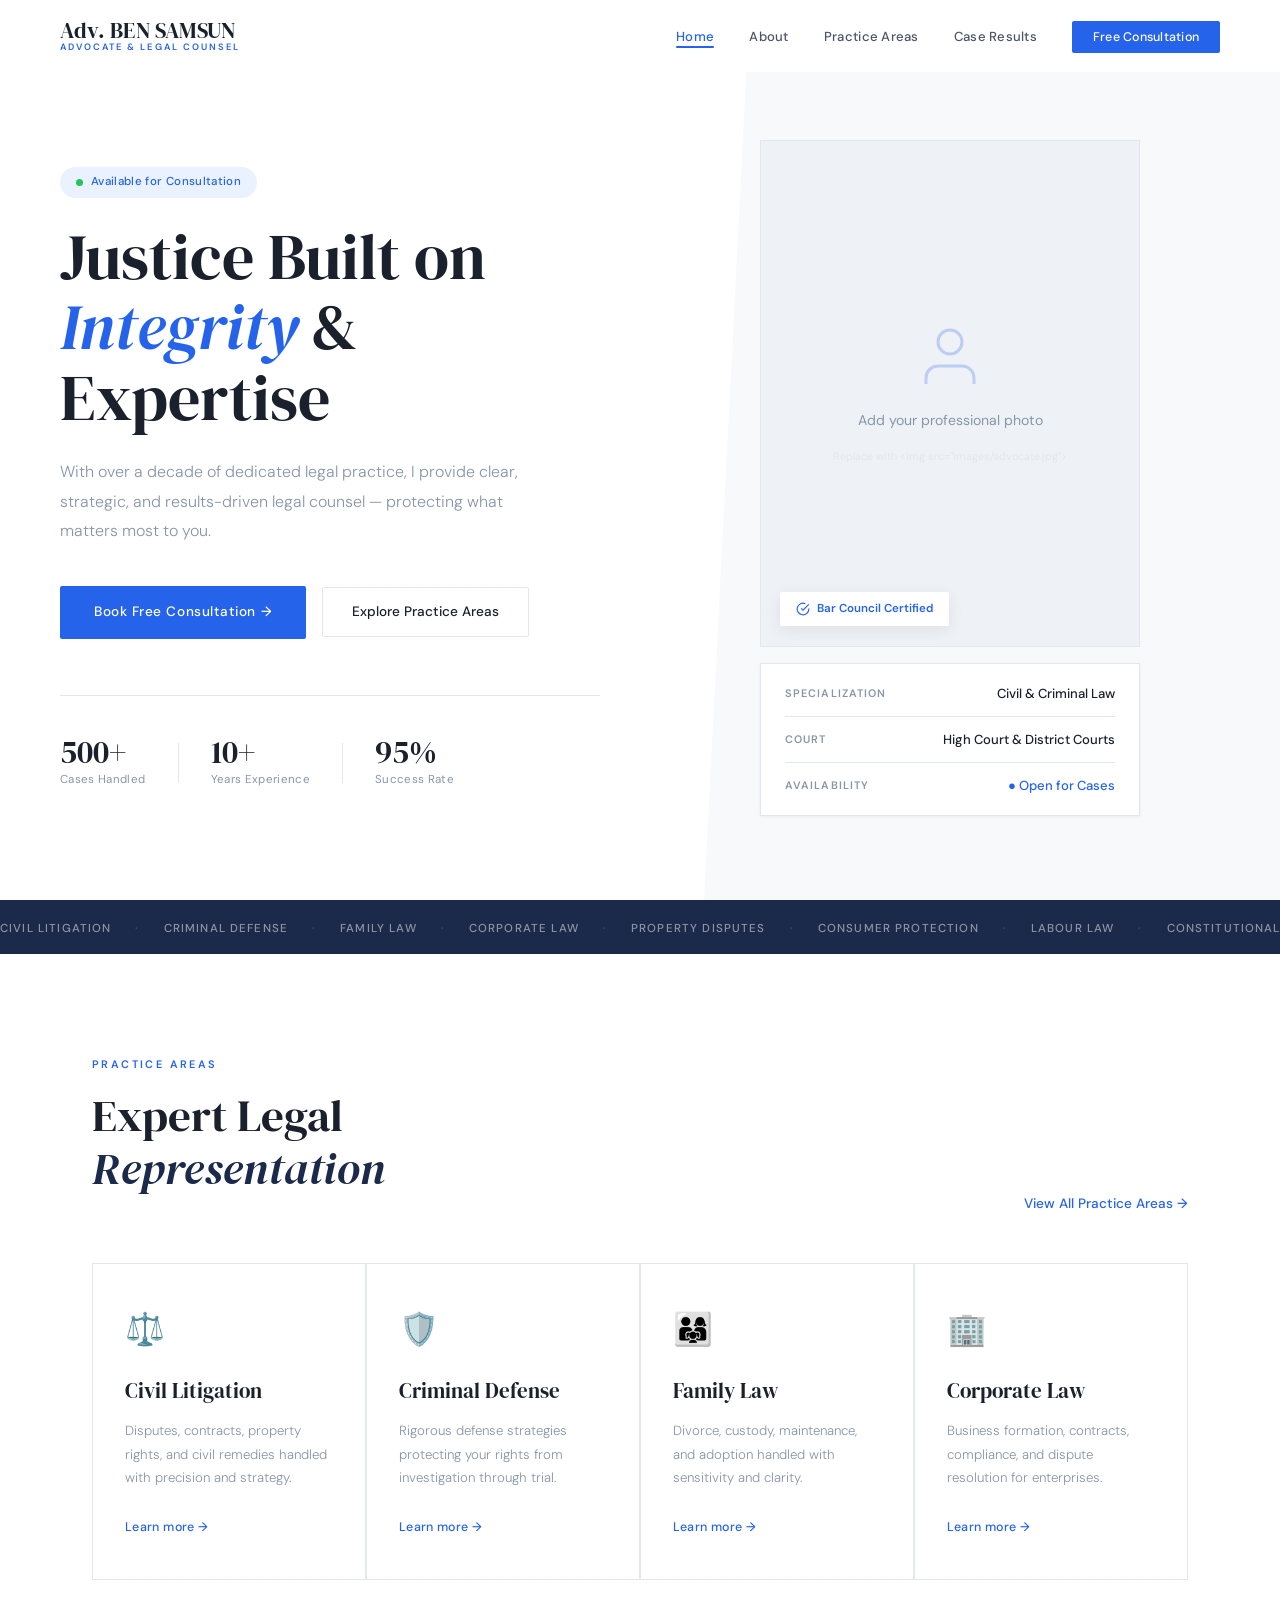
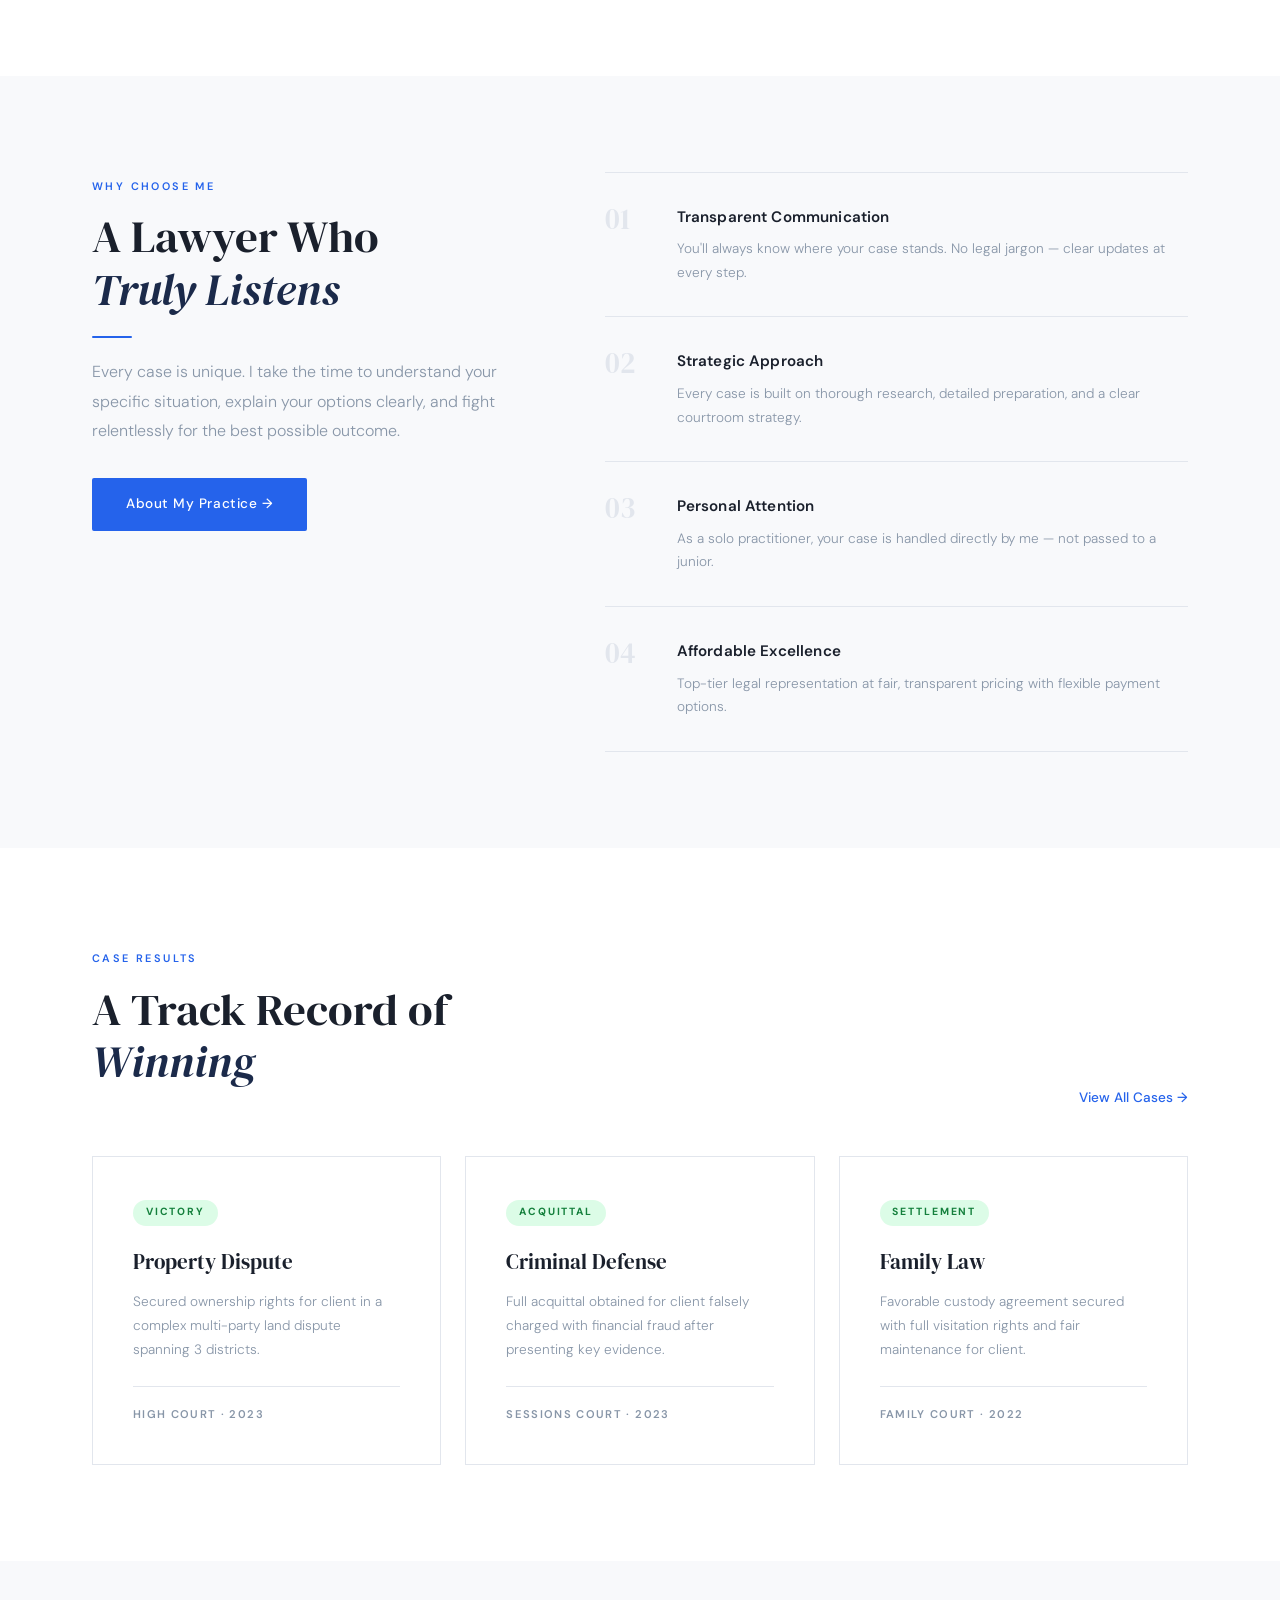
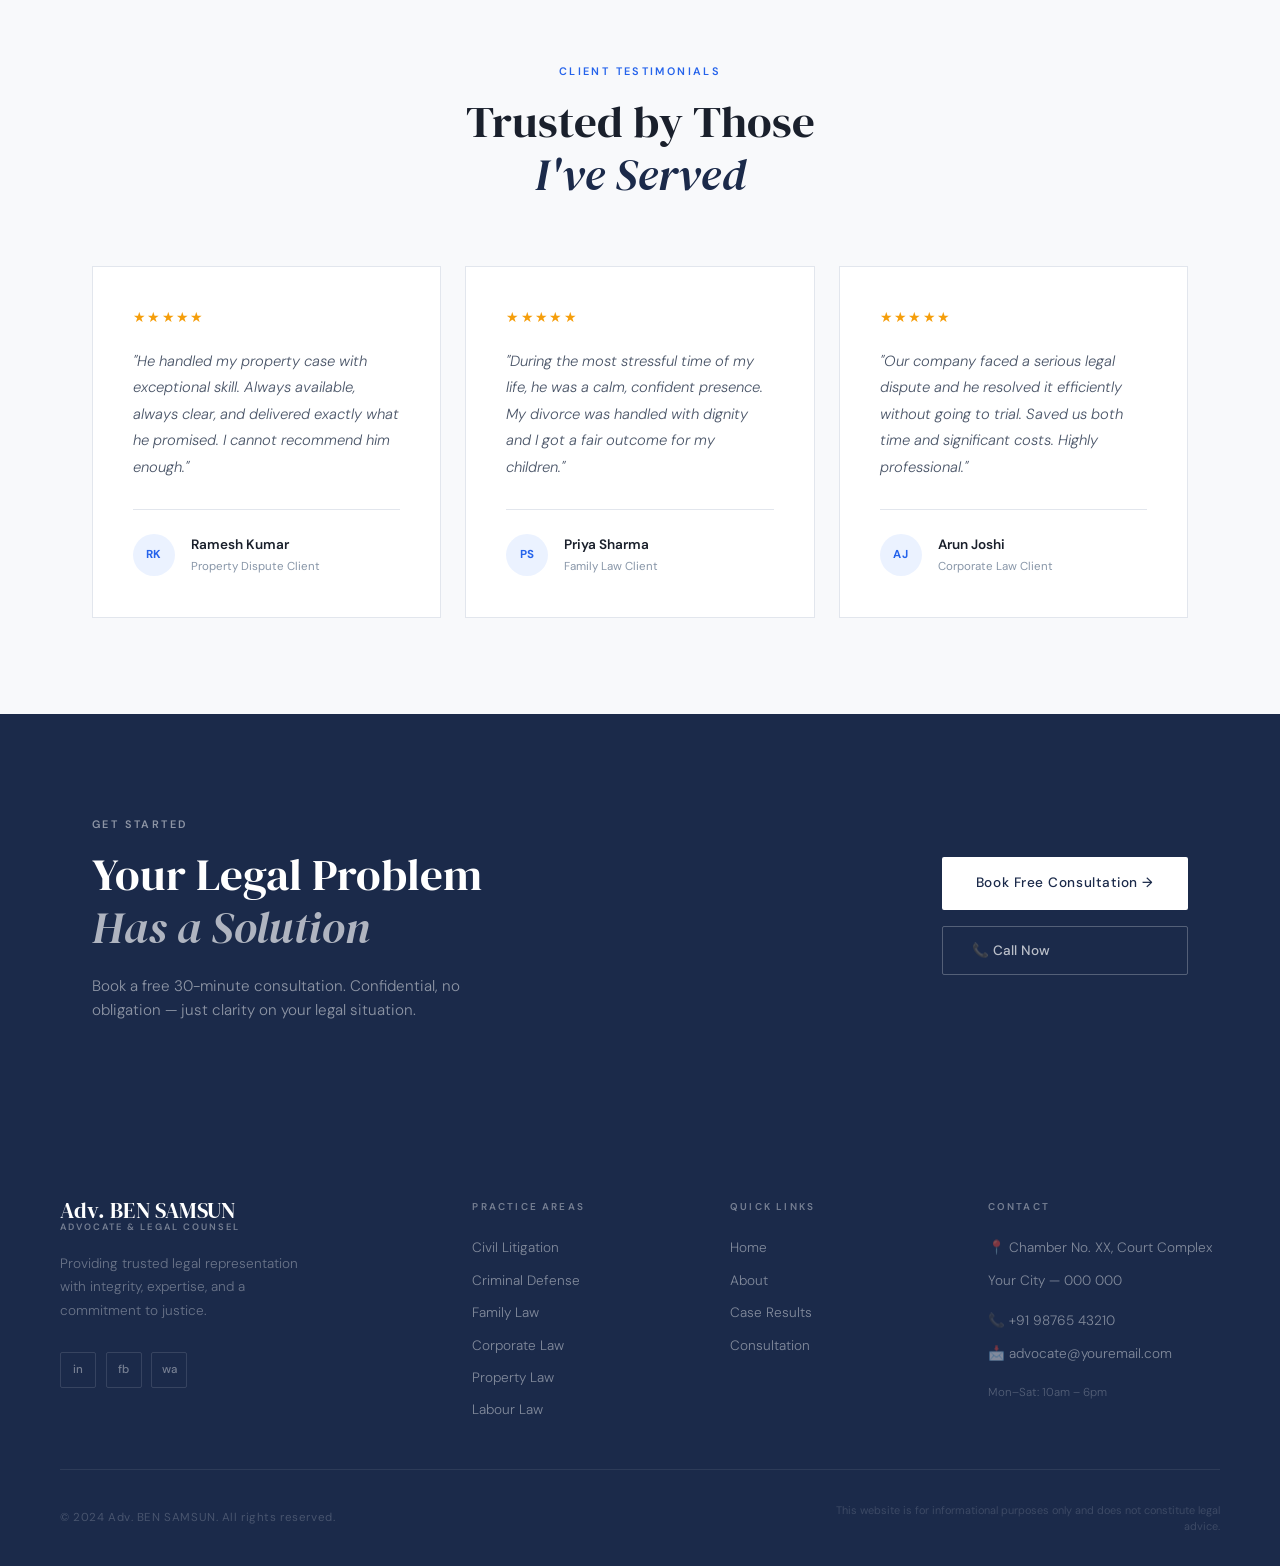
==== commit 659d0382: "initial commit3" ====
--- a/index.html
+++ b/index.html
@@ -3,11 +3,11 @@
 <head>
   <meta charset="UTF-8"/>
   <meta name="viewport" content="width=device-width, initial-scale=1.0"/>
-  <meta name="description" content="Advocate [Your Name] — Expert legal services in Civil, Criminal, Family, and Corporate law. Trusted solo practitioner with 10+ years of experience."/>
+  <meta name="description" content="Advocate BEN SAMSUN — Expert legal services in Civil, Criminal, Family, and Corporate law. Trusted solo practitioner with 10+ years of experience."/>
   <meta name="keywords" content="advocate, lawyer, legal services, civil law, criminal law, family law, corporate law"/>
-  <meta property="og:title" content="Advocate [Your Name] — Legal Services"/>
+  <meta property="og:title" content="Advocate BEN SAMSUN — Legal Services"/>
   <meta property="og:description" content="Justice. Integrity. Results. Expert legal representation for individuals and businesses."/>
-  <title>Advocate [Your Name] — Legal Services</title>
+  <title>Advocate BEN SAMSUN — Legal Services</title>
   <link rel="stylesheet" href="css/global.css"/>
   <link rel="stylesheet" href="css/home.css"/>
 </head>
@@ -17,7 +17,7 @@
   <nav id="navbar">
     <div class="nav-inner">
       <a href="index.html" class="logo">
-        Adv. [Your Name]
+        Adv. BEN SAMSUN
         <span class="logo-sub">Advocate & Legal Counsel</span>
       </a>
       <button class="hamburger" id="hamburger" aria-label="Menu">
@@ -315,7 +315,7 @@
     <div class="footer-inner">
       <div class="footer-brand">
         <a href="index.html" class="logo">
-          Adv. [Your Name]
+          Adv. BEN SAMSUN
           <span class="logo-sub">Advocate & Legal Counsel</span>
         </a>
         <p class="footer-tagline">Providing trusted legal representation with integrity, expertise, and a commitment to justice.</p>
@@ -357,7 +357,7 @@
       </div>
     </div>
     <div class="footer-bottom">
-      <span class="footer-copy">© 2024 Adv. [Your Name]. All rights reserved.</span>
+      <span class="footer-copy">© 2024 Adv. BEN SAMSUN. All rights reserved.</span>
       <span class="footer-disclaimer">This website is for informational purposes only and does not constitute legal advice.</span>
     </div>
   </footer>
